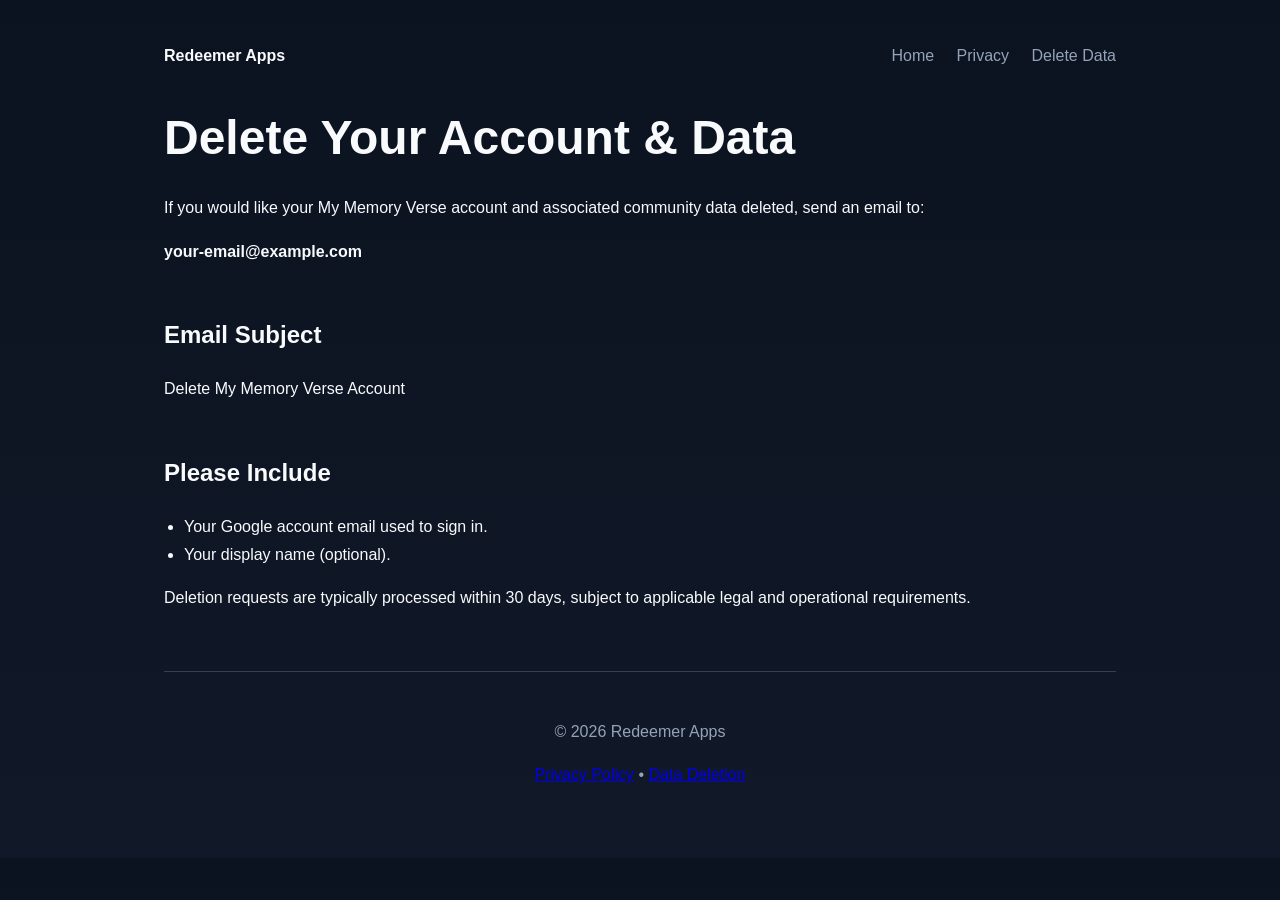
==== delete-account.html @ 78634ce0 "Initial website" ====
<!DOCTYPE html>
<html lang="en">
<head>
<meta charset="UTF-8">
<meta name="viewport" content="width=device-width,initial-scale=1">
<title>Delete Account</title>
<link rel="stylesheet" href="style.css">
</head>
<body>
<div class="container">
<nav>
<div><strong>Redeemer Apps</strong></div>
<div>
<a href="index.html">Home</a>
<a href="privacy.html">Privacy</a>
<a href="delete-account.html">Delete Data</a>
</div>
</nav>

<h1>Delete Your Account & Data</h1>
<p>If you would like your My Memory Verse account and associated community data deleted, send an email to:</p>
<p><strong>your-email@example.com</strong></p>
<h2>Email Subject</h2>
<p>Delete My Memory Verse Account</p>
<h2>Please Include</h2>
<ul>
<li>Your Google account email used to sign in.</li>
<li>Your display name (optional).</li>
</ul>
<p>Deletion requests are typically processed within 30 days, subject to applicable legal and operational requirements.</p>

<footer>
<p>© 2026 Redeemer Apps</p>
<p><a href="privacy.html">Privacy Policy</a> • <a href="delete-account.html">Data Deletion</a></p>
</footer>
</div>
</body>
</html>
---- style.css ----
:root{
--bg:#0f172a;--card:#111827;--surface:#1f2937;--text:#f8fafc;--muted:#94a3b8;
--accent:#22c55e;--accent2:#3b82f6;--border:#334155;
}
*{box-sizing:border-box}body{margin:0;font-family:Inter,Segoe UI,Arial,sans-serif;
background:linear-gradient(180deg,#0b1220,#111827);color:var(--text);line-height:1.7}
.container{max-width:1000px;margin:auto;padding:24px}
nav{display:flex;justify-content:space-between;align-items:center;padding:18px 0;flex-wrap:wrap}
nav a{color:var(--muted);text-decoration:none;margin-left:18px}
nav a:hover{color:#fff}
.hero{padding:80px 0;text-align:center}
.badge{display:inline-block;background:rgba(34,197,94,.15);color:#86efac;padding:8px 14px;border-radius:999px}
h1{font-size:3rem;margin:.6rem 0}
p.lead{max-width:700px;margin:auto;color:var(--muted)}
.btn{display:inline-block;margin:10px;padding:14px 22px;border-radius:12px;
text-decoration:none;font-weight:700}
.primary{background:var(--accent);color:#06210f}
.secondary{border:1px solid var(--border);color:#fff}
.grid{display:grid;grid-template-columns:repeat(auto-fit,minmax(240px,1fr));gap:20px;margin:50px 0}
.card{background:rgba(255,255,255,.04);border:1px solid var(--border);
padding:24px;border-radius:18px;backdrop-filter:blur(10px)}
footer{border-top:1px solid var(--border);margin-top:60px;padding:30px 0;color:var(--muted);text-align:center}
h2{margin-top:50px}
ul{padding-left:20px}
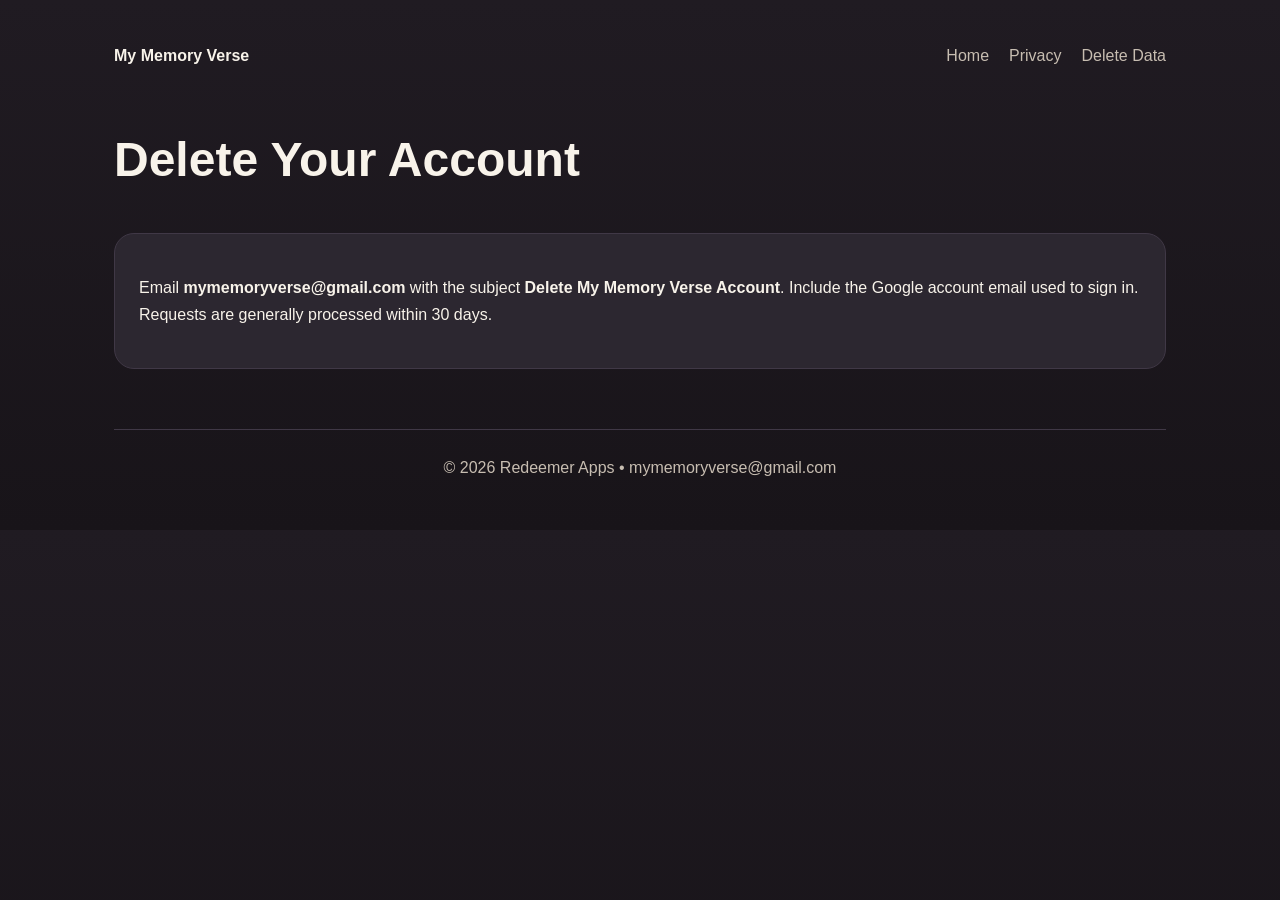
==== commit 897dd45f: "Updated" ====
--- a/delete-account.html
+++ b/delete-account.html
@@ -1,38 +1,4 @@
-<!DOCTYPE html>
-<html lang="en">
-<head>
-<meta charset="UTF-8">
-<meta name="viewport" content="width=device-width,initial-scale=1">
-<title>Delete Account</title>
-<link rel="stylesheet" href="style.css">
-</head>
-<body>
-<div class="container">
-<nav>
-<div><strong>Redeemer Apps</strong></div>
-<div>
-<a href="index.html">Home</a>
-<a href="privacy.html">Privacy</a>
-<a href="delete-account.html">Delete Data</a>
-</div>
-</nav>
-
-<h1>Delete Your Account & Data</h1>
-<p>If you would like your My Memory Verse account and associated community data deleted, send an email to:</p>
-<p><strong>your-email@example.com</strong></p>
-<h2>Email Subject</h2>
-<p>Delete My Memory Verse Account</p>
-<h2>Please Include</h2>
-<ul>
-<li>Your Google account email used to sign in.</li>
-<li>Your display name (optional).</li>
-</ul>
-<p>Deletion requests are typically processed within 30 days, subject to applicable legal and operational requirements.</p>
-
-<footer>
-<p>© 2026 Redeemer Apps</p>
-<p><a href="privacy.html">Privacy Policy</a> • <a href="delete-account.html">Data Deletion</a></p>
-</footer>
-</div>
-</body>
-</html>+<!doctype html><html><head><meta charset='utf-8'><meta name='viewport' content='width=device-width,initial-scale=1'><title>Delete Account</title><meta name='description' content='Official website for My Memory Verse by Redeemer Apps.'><link rel='stylesheet' href='style.css'></head><body><div class='wrap'><nav><strong>My Memory Verse</strong><div><a href='index.html'>Home</a><a href='privacy.html'>Privacy</a><a href='delete-account.html'>Delete Data</a></div></nav>
+<h1>Delete Your Account</h1>
+<div class='card'><p>Email <strong>mymemoryverse@gmail.com</strong> with the subject <strong>Delete My Memory Verse Account</strong>. Include the Google account email used to sign in. Requests are generally processed within 30 days.</p></div>
+<footer>© 2026 Redeemer Apps • mymemoryverse@gmail.com</footer></div></body></html>
--- a/style.css
+++ b/style.css
@@ -1,25 +1,14 @@
-
+/* Premium theme inspired by My Memory Verse */
 :root{
---bg:#0f172a;--card:#111827;--surface:#1f2937;--text:#f8fafc;--muted:#94a3b8;
---accent:#22c55e;--accent2:#3b82f6;--border:#334155;
-}
-*{box-sizing:border-box}body{margin:0;font-family:Inter,Segoe UI,Arial,sans-serif;
-background:linear-gradient(180deg,#0b1220,#111827);color:var(--text);line-height:1.7}
-.container{max-width:1000px;margin:auto;padding:24px}
-nav{display:flex;justify-content:space-between;align-items:center;padding:18px 0;flex-wrap:wrap}
-nav a{color:var(--muted);text-decoration:none;margin-left:18px}
-nav a:hover{color:#fff}
-.hero{padding:80px 0;text-align:center}
-.badge{display:inline-block;background:rgba(34,197,94,.15);color:#86efac;padding:8px 14px;border-radius:999px}
-h1{font-size:3rem;margin:.6rem 0}
-p.lead{max-width:700px;margin:auto;color:var(--muted)}
-.btn{display:inline-block;margin:10px;padding:14px 22px;border-radius:12px;
-text-decoration:none;font-weight:700}
-.primary{background:var(--accent);color:#06210f}
-.secondary{border:1px solid var(--border);color:#fff}
-.grid{display:grid;grid-template-columns:repeat(auto-fit,minmax(240px,1fr));gap:20px;margin:50px 0}
-.card{background:rgba(255,255,255,.04);border:1px solid var(--border);
-padding:24px;border-radius:18px;backdrop-filter:blur(10px)}
-footer{border-top:1px solid var(--border);margin-top:60px;padding:30px 0;color:var(--muted);text-align:center}
-h2{margin-top:50px}
-ul{padding-left:20px}
+--bg:#201b22;--bg2:#2a242d;--card:#2c2730;--gold:#f4df8b;--gold2:#d7b75a;
+--lav:#f3eaf6;--text:#f8f3ea;--muted:#c7bdb1;--border:#403846;}
+*{box-sizing:border-box}body{margin:0;font:16px/1.7 Inter,Segoe UI,Arial,sans-serif;background:linear-gradient(180deg,#201b22,#181419);color:var(--text)}
+.wrap{max-width:1100px;margin:auto;padding:24px}
+nav{display:flex;justify-content:space-between;align-items:center;padding:18px 0}
+nav a{color:var(--muted);text-decoration:none;margin-left:20px}
+.hero{padding:70px 0;text-align:center}
+.hero img{width:130px;border-radius:28px;box-shadow:0 18px 40px rgba(0,0,0,.35)}
+.btn{display:inline-block;background:linear-gradient(180deg,#f9eaa8,#e5c96b);color:#3a2c12;padding:14px 24px;border-radius:14px;text-decoration:none;font-weight:700}
+.grid{display:grid;grid-template-columns:repeat(auto-fit,minmax(230px,1fr));gap:22px}
+.card{background:var(--card);border:1px solid var(--border);padding:24px;border-radius:20px}
+h1{font-size:3rem}h2{color:var(--gold)}footer{margin-top:60px;border-top:1px solid var(--border);padding:24px;color:var(--muted);text-align:center}
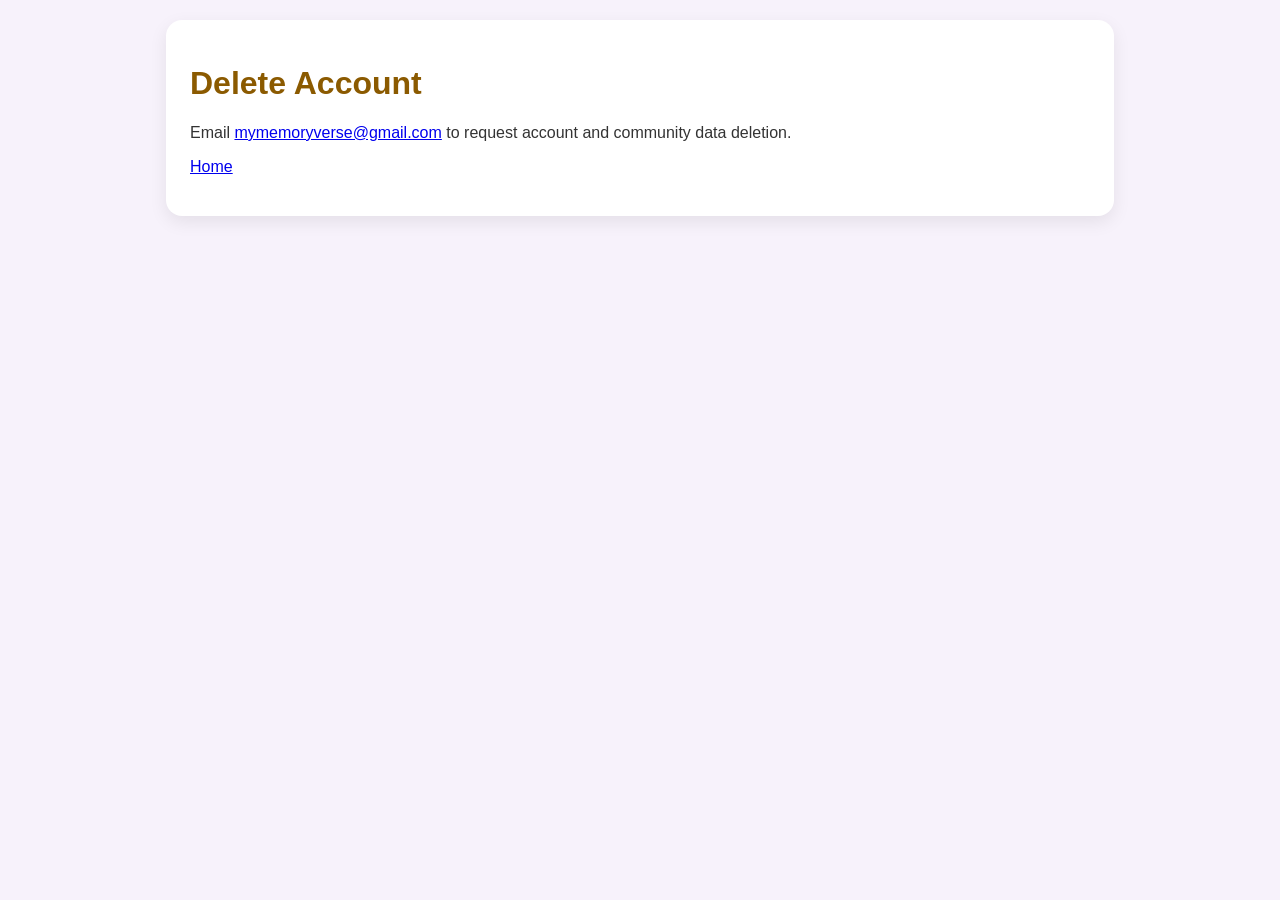
==== commit 5dbbdf0f: "Updated Site" ====
--- a/delete-account.html
+++ b/delete-account.html
@@ -1,4 +1 @@
-<!doctype html><html><head><meta charset='utf-8'><meta name='viewport' content='width=device-width,initial-scale=1'><title>Delete Account</title><meta name='description' content='Official website for My Memory Verse by Redeemer Apps.'><link rel='stylesheet' href='style.css'></head><body><div class='wrap'><nav><strong>My Memory Verse</strong><div><a href='index.html'>Home</a><a href='privacy.html'>Privacy</a><a href='delete-account.html'>Delete Data</a></div></nav>
-<h1>Delete Your Account</h1>
-<div class='card'><p>Email <strong>mymemoryverse@gmail.com</strong> with the subject <strong>Delete My Memory Verse Account</strong>. Include the Google account email used to sign in. Requests are generally processed within 30 days.</p></div>
-<footer>© 2026 Redeemer Apps • mymemoryverse@gmail.com</footer></div></body></html>+<!doctype html><html><head><meta charset='utf-8'><link rel='stylesheet' href='style.css'></head><body><div class='card'><h1>Delete Account</h1><p>Email <a href='mailto:mymemoryverse@gmail.com'>mymemoryverse@gmail.com</a> to request account and community data deletion.</p><p><a href='index.html'>Home</a></p></div></body></html>
--- a/style.css
+++ b/style.css
@@ -1,14 +1 @@
-/* Premium theme inspired by My Memory Verse */
-:root{
---bg:#201b22;--bg2:#2a242d;--card:#2c2730;--gold:#f4df8b;--gold2:#d7b75a;
---lav:#f3eaf6;--text:#f8f3ea;--muted:#c7bdb1;--border:#403846;}
-*{box-sizing:border-box}body{margin:0;font:16px/1.7 Inter,Segoe UI,Arial,sans-serif;background:linear-gradient(180deg,#201b22,#181419);color:var(--text)}
-.wrap{max-width:1100px;margin:auto;padding:24px}
-nav{display:flex;justify-content:space-between;align-items:center;padding:18px 0}
-nav a{color:var(--muted);text-decoration:none;margin-left:20px}
-.hero{padding:70px 0;text-align:center}
-.hero img{width:130px;border-radius:28px;box-shadow:0 18px 40px rgba(0,0,0,.35)}
-.btn{display:inline-block;background:linear-gradient(180deg,#f9eaa8,#e5c96b);color:#3a2c12;padding:14px 24px;border-radius:14px;text-decoration:none;font-weight:700}
-.grid{display:grid;grid-template-columns:repeat(auto-fit,minmax(230px,1fr));gap:22px}
-.card{background:var(--card);border:1px solid var(--border);padding:24px;border-radius:20px}
-h1{font-size:3rem}h2{color:var(--gold)}footer{margin-top:60px;border-top:1px solid var(--border);padding:24px;color:var(--muted);text-align:center}
+body{margin:0;font-family:Arial,sans-serif;background:#f7f2fb;color:#333}header{text-align:center;padding:60px 20px}.logo{width:140px;border-radius:28px;box-shadow:0 8px 25px rgba(0,0,0,.15)}h1{color:#8b5a00}.card{max-width:900px;margin:20px auto;background:#fff;padding:24px;border-radius:16px;box-shadow:0 6px 18px rgba(0,0,0,.08)}nav a{margin:0 10px;color:#8b5a00;text-decoration:none}footer{text-align:center;padding:24px;color:#666}
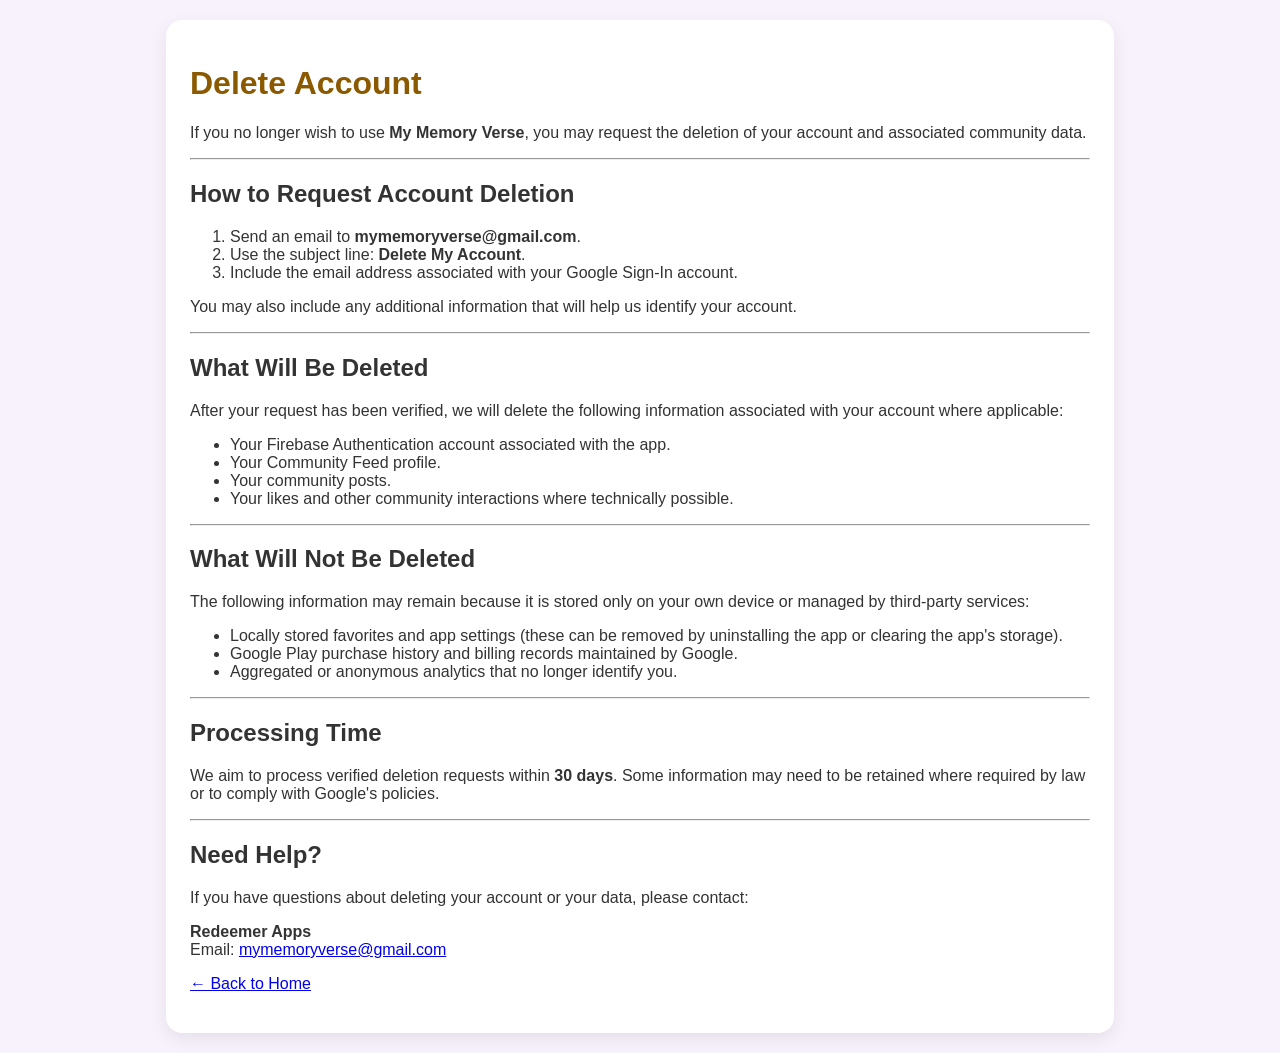
==== commit 4f707e1d: "Update delete-account.html" ====
--- a/delete-account.html
+++ b/delete-account.html
@@ -1 +1,92 @@
-<!doctype html><html><head><meta charset='utf-8'><link rel='stylesheet' href='style.css'></head><body><div class='card'><h1>Delete Account</h1><p>Email <a href='mailto:mymemoryverse@gmail.com'>mymemoryverse@gmail.com</a> to request account and community data deletion.</p><p><a href='index.html'>Home</a></p></div></body></html>+<!DOCTYPE html>
+<html lang="en">
+<head>
+<meta charset="UTF-8">
+<meta name="viewport" content="width=device-width, initial-scale=1.0">
+<title>Delete Account - My Memory Verse</title>
+<link rel="stylesheet" href="style.css">
+</head>
+
+<body>
+
+<div class="card">
+
+<h1>Delete Account</h1>
+
+<p>
+If you no longer wish to use <strong>My Memory Verse</strong>, you may request
+the deletion of your account and associated community data.
+</p>
+
+<hr>
+
+<h2>How to Request Account Deletion</h2>
+
+<ol>
+<li>Send an email to <strong>mymemoryverse@gmail.com</strong>.</li>
+<li>Use the subject line: <strong>Delete My Account</strong>.</li>
+<li>Include the email address associated with your Google Sign-In account.</li>
+</ol>
+
+<p>
+You may also include any additional information that will help us identify your account.
+</p>
+
+<hr>
+
+<h2>What Will Be Deleted</h2>
+
+<p>After your request has been verified, we will delete the following information associated with your account where applicable:</p>
+
+<ul>
+<li>Your Firebase Authentication account associated with the app.</li>
+<li>Your Community Feed profile.</li>
+<li>Your community posts.</li>
+<li>Your likes and other community interactions where technically possible.</li>
+</ul>
+
+<hr>
+
+<h2>What Will Not Be Deleted</h2>
+
+<p>The following information may remain because it is stored only on your own device or managed by third-party services:</p>
+
+<ul>
+<li>Locally stored favorites and app settings (these can be removed by uninstalling the app or clearing the app's storage).</li>
+<li>Google Play purchase history and billing records maintained by Google.</li>
+<li>Aggregated or anonymous analytics that no longer identify you.</li>
+</ul>
+
+<hr>
+
+<h2>Processing Time</h2>
+
+<p>
+We aim to process verified deletion requests within <strong>30 days</strong>.
+Some information may need to be retained where required by law or to comply with Google's policies.
+</p>
+
+<hr>
+
+<h2>Need Help?</h2>
+
+<p>
+If you have questions about deleting your account or your data, please contact:
+</p>
+
+<p>
+<strong>Redeemer Apps</strong><br>
+Email:
+<a href="mailto:mymemoryverse@gmail.com">
+mymemoryverse@gmail.com
+</a>
+</p>
+
+<p>
+<a href="index.html">← Back to Home</a>
+</p>
+
+</div>
+
+</body>
+</html>
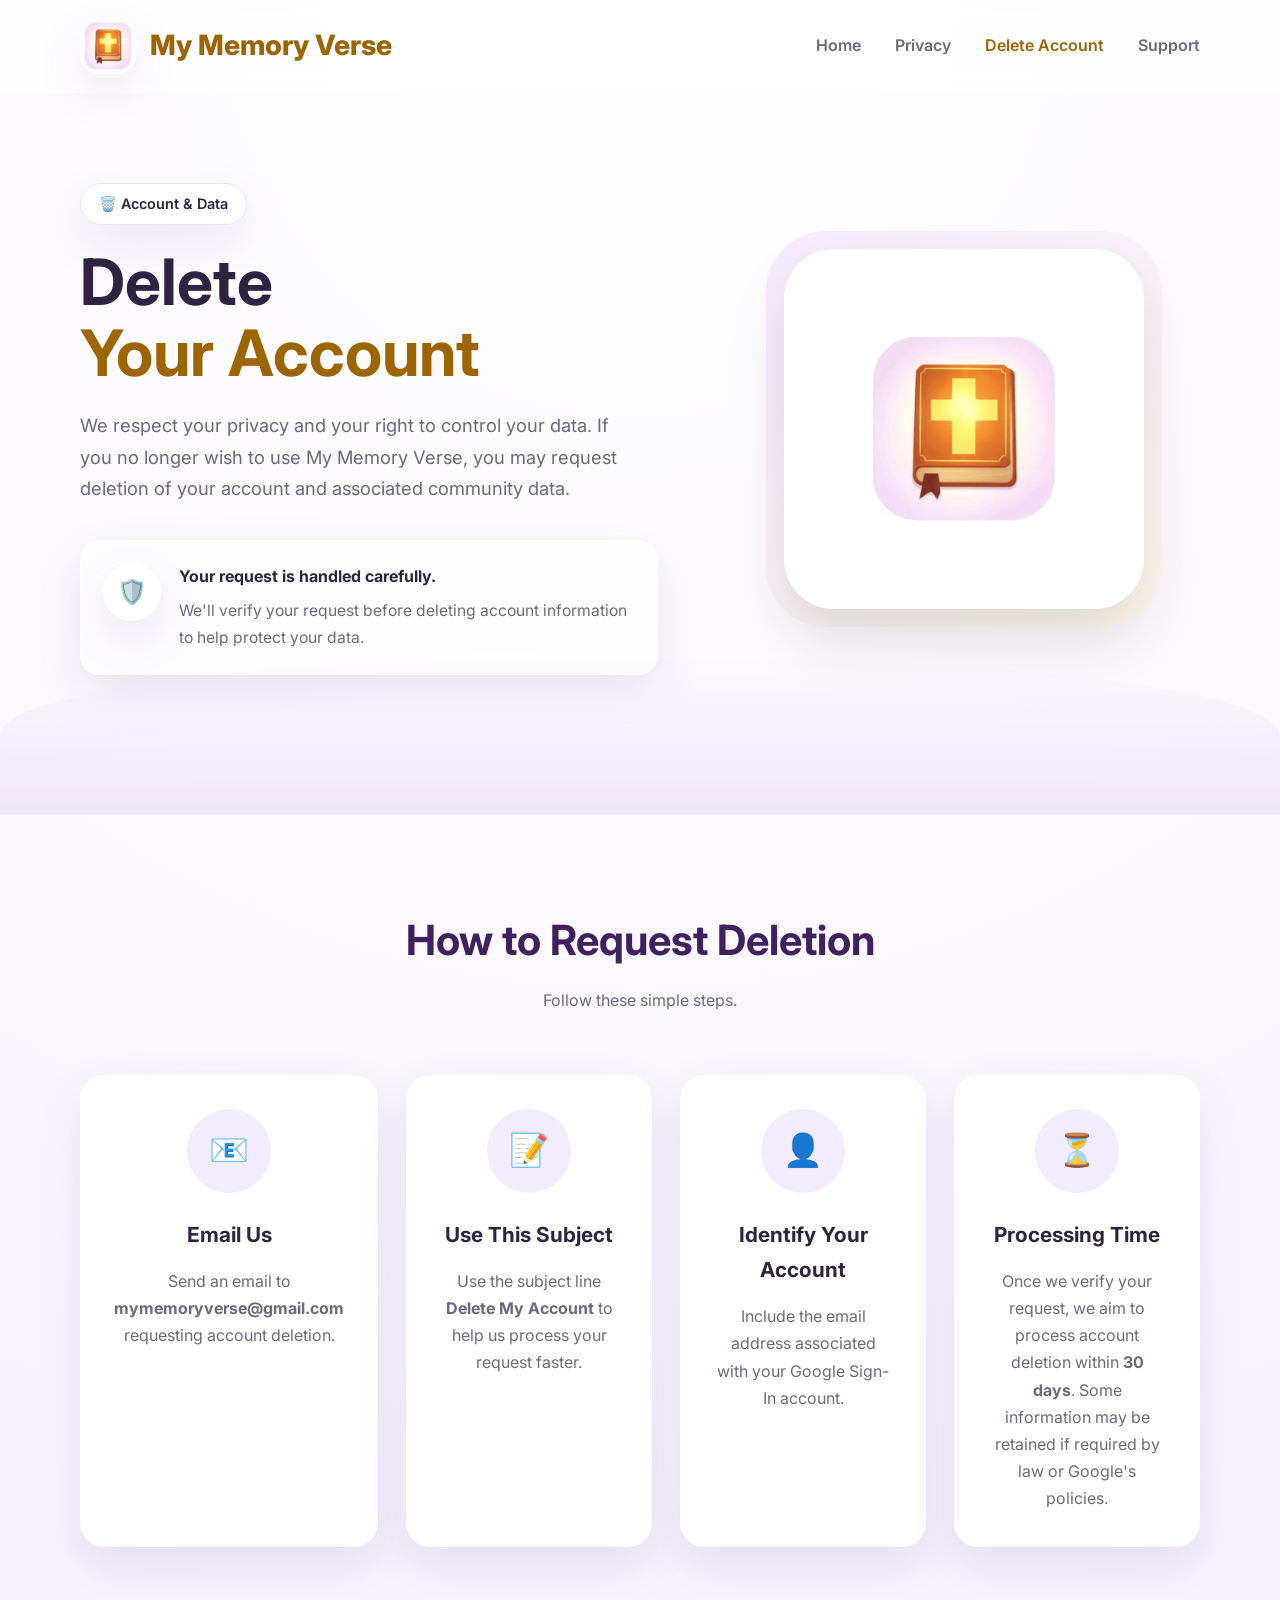
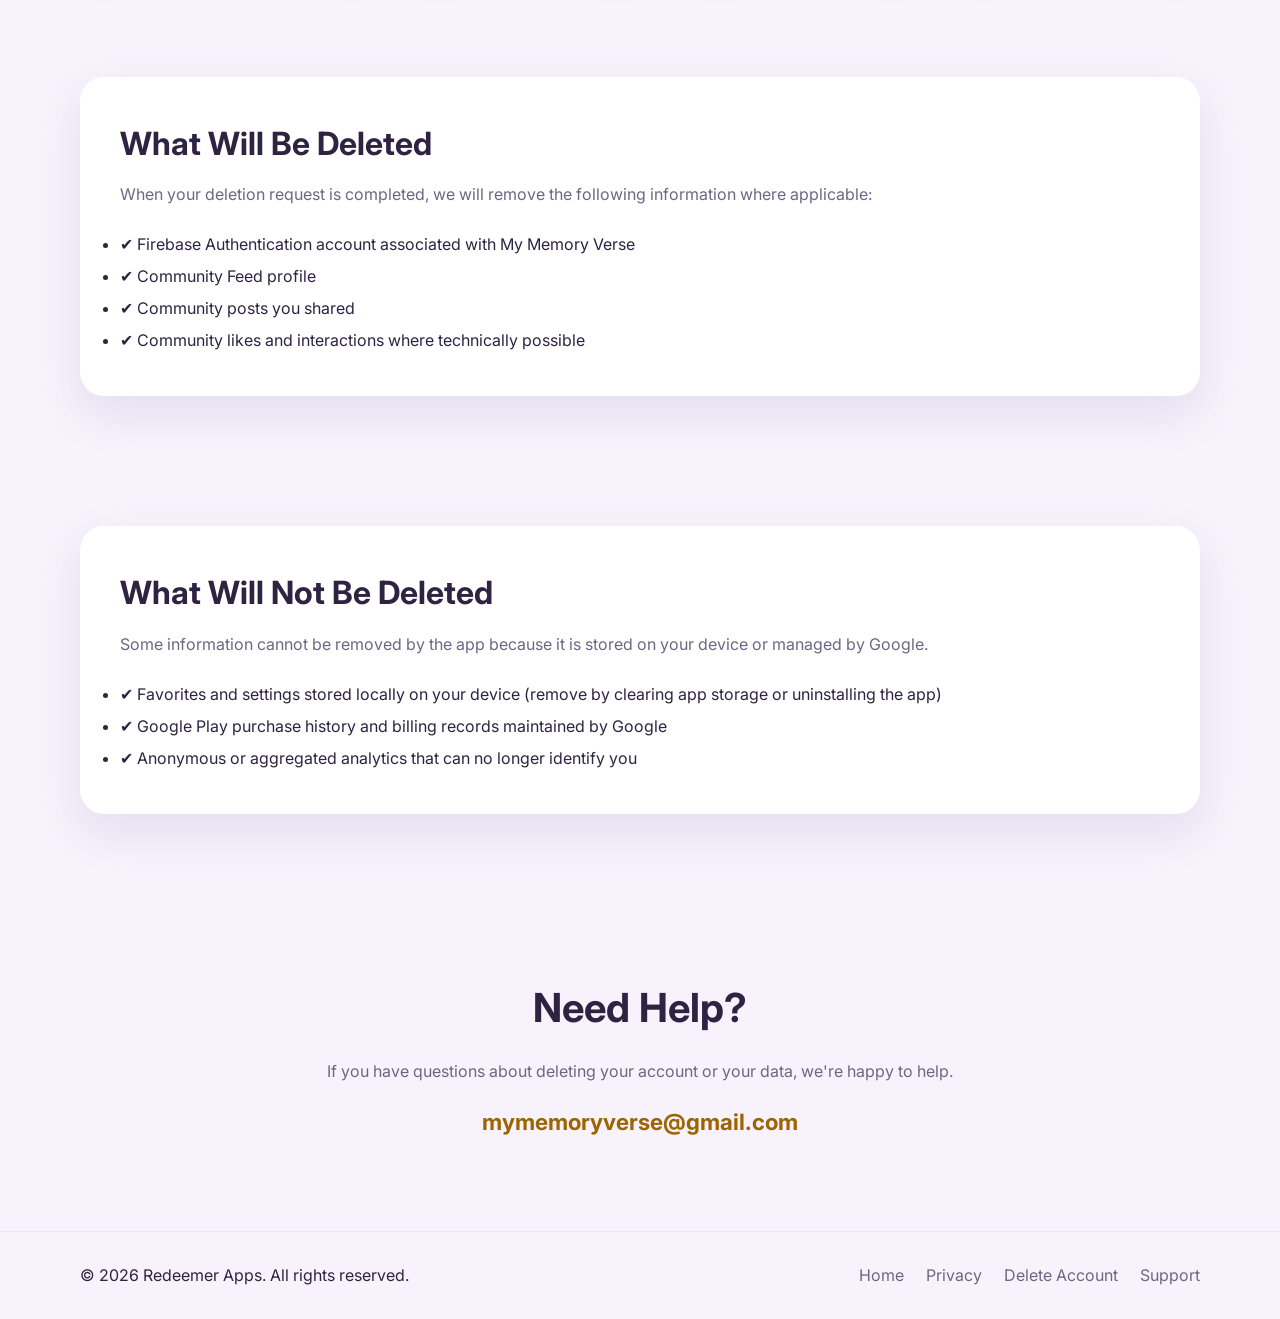
==== commit 73f0f9dd: "Update delete-account.html" ====
--- a/delete-account.html
+++ b/delete-account.html
@@ -1,92 +1,361 @@
 <!DOCTYPE html>
 <html lang="en">
+
 <head>
+
 <meta charset="UTF-8">
+
 <meta name="viewport" content="width=device-width, initial-scale=1.0">
-<title>Delete Account - My Memory Verse</title>
+
+<title>Delete Account | My Memory Verse</title>
+
+<meta name="description" content="Request deletion of your My Memory Verse account and community data.">
+
 <link rel="stylesheet" href="style.css">
+
+<link rel="preconnect" href="https://fonts.googleapis.com">
+
+<link rel="preconnect" href="https://fonts.gstatic.com" crossorigin>
+
+<link href="https://fonts.googleapis.com/css2?family=Inter:wght@400;500;600;700;800&display=swap" rel="stylesheet">
+
 </head>
 
 <body>
 
-<div class="card">
-
-<h1>Delete Account</h1>
-
-<p>
-If you no longer wish to use <strong>My Memory Verse</strong>, you may request
-the deletion of your account and associated community data.
-</p>
-
-<hr>
-
-<h2>How to Request Account Deletion</h2>
-
-<ol>
-<li>Send an email to <strong>mymemoryverse@gmail.com</strong>.</li>
-<li>Use the subject line: <strong>Delete My Account</strong>.</li>
-<li>Include the email address associated with your Google Sign-In account.</li>
-</ol>
-
-<p>
-You may also include any additional information that will help us identify your account.
-</p>
-
-<hr>
-
-<h2>What Will Be Deleted</h2>
-
-<p>After your request has been verified, we will delete the following information associated with your account where applicable:</p>
-
-<ul>
-<li>Your Firebase Authentication account associated with the app.</li>
-<li>Your Community Feed profile.</li>
-<li>Your community posts.</li>
-<li>Your likes and other community interactions where technically possible.</li>
+<header class="navbar">
+
+<div class="container nav-container">
+
+<a href="index.html" class="logo">
+
+<img src="logo.png" alt="My Memory Verse Logo">
+
+<span>My Memory Verse</span>
+
+</a>
+
+<nav>
+
+<a href="index.html">Home</a>
+
+<a href="privacy.html">Privacy</a>
+
+<a class="active" href="delete-account.html">Delete Account</a>
+
+<a href="support.html">Support</a>
+
+</nav>
+
+</div>
+
+</header>
+
+<section class="hero">
+
+<div class="container hero-grid">
+
+<div class="hero-text">
+
+<span class="badge">
+
+🗑️ Account & Data
+
+</span>
+
+<h1>
+
+Delete
+
+<span>Your Account</span>
+
+</h1>
+
+<p>
+
+We respect your privacy and your right to control your data. If you no longer wish to use My Memory Verse, you may request deletion of your account and associated community data.
+
+</p>
+
+<div class="glass-note">
+
+<div class="glass-icon">
+
+🛡️
+
+</div>
+
+<div>
+
+<strong>Your request is handled carefully.</strong>
+
+<p>
+
+We'll verify your request before deleting account information to help protect your data.
+
+</p>
+
+</div>
+
+</div>
+
+</div>
+
+<div class="hero-image">
+
+<div class="phone-card">
+
+<img src="logo.png" alt="App Logo">
+
+</div>
+
+</div>
+
+</div>
+
+<div class="mountains"></div>
+
+</section>
+
+<section class="features">
+
+<div class="container">
+
+<div class="section-title">
+
+<h2>How to Request Deletion</h2>
+
+<p>
+
+Follow these simple steps.
+
+</p>
+
+</div>
+
+<div class="feature-grid">
+
+<div class="feature-card">
+
+<div class="icon">
+
+📧
+
+</div>
+
+<h3>Email Us</h3>
+
+<p>
+
+Send an email to
+
+<strong>mymemoryverse@gmail.com</strong>
+
+requesting account deletion.
+
+</p>
+
+</div>
+
+<div class="feature-card">
+
+<div class="icon">
+
+📝
+
+</div>
+
+<h3>Use This Subject</h3>
+
+<p>
+
+Use the subject line
+
+<strong>Delete My Account</strong>
+
+to help us process your request faster.
+
+</p>
+
+</div>
+
+<div class="feature-card">
+
+<div class="icon">
+
+👤
+
+</div>
+
+<h3>Identify Your Account</h3>
+
+<p>
+
+Include the email address associated with your Google Sign-In account.
+
+</p>
+
+</div>
+<div class="feature-card">
+
+<div class="icon">
+
+⏳
+
+</div>
+
+<h3>Processing Time</h3>
+
+<p>
+
+Once we verify your request, we aim to process account deletion within <strong>30 days</strong>. Some information may be retained if required by law or Google's policies.
+
+</p>
+
+</div>
+
+</div>
+
+</div>
+
+</section>
+
+<section class="privacy-banner">
+
+<div class="container">
+
+<div class="banner">
+
+<div>
+
+<h3>What Will Be Deleted</h3>
+
+<p>
+
+When your deletion request is completed, we will remove the following information where applicable:
+
+</p>
+
+<ul style="margin-top:20px;line-height:2;">
+
+<li>✔ Firebase Authentication account associated with My Memory Verse</li>
+
+<li>✔ Community Feed profile</li>
+
+<li>✔ Community posts you shared</li>
+
+<li>✔ Community likes and interactions where technically possible</li>
+
 </ul>
 
-<hr>
-
-<h2>What Will Not Be Deleted</h2>
-
-<p>The following information may remain because it is stored only on your own device or managed by third-party services:</p>
-
-<ul>
-<li>Locally stored favorites and app settings (these can be removed by uninstalling the app or clearing the app's storage).</li>
-<li>Google Play purchase history and billing records maintained by Google.</li>
-<li>Aggregated or anonymous analytics that no longer identify you.</li>
+</div>
+
+</div>
+
+</div>
+
+</section>
+
+<section class="privacy-banner">
+
+<div class="container">
+
+<div class="banner">
+
+<div>
+
+<h3>What Will Not Be Deleted</h3>
+
+<p>
+
+Some information cannot be removed by the app because it is stored on your device or managed by Google.
+
+</p>
+
+<ul style="margin-top:20px;line-height:2;">
+
+<li>✔ Favorites and settings stored locally on your device (remove by clearing app storage or uninstalling the app)</li>
+
+<li>✔ Google Play purchase history and billing records maintained by Google</li>
+
+<li>✔ Anonymous or aggregated analytics that can no longer identify you</li>
+
 </ul>
 
-<hr>
-
-<h2>Processing Time</h2>
-
-<p>
-We aim to process verified deletion requests within <strong>30 days</strong>.
-Some information may need to be retained where required by law or to comply with Google's policies.
-</p>
-
-<hr>
+</div>
+
+</div>
+
+</div>
+
+</section>
+
+<section class="contact">
+
+<div class="container">
 
 <h2>Need Help?</h2>
 
 <p>
-If you have questions about deleting your account or your data, please contact:
-</p>
-
-<p>
-<strong>Redeemer Apps</strong><br>
-Email:
-<a href="mailto:mymemoryverse@gmail.com">
+
+If you have questions about deleting your account or your data, we're happy to help.
+
+</p>
+
+<a class="email"
+
+href="mailto:mymemoryverse@gmail.com">
+
 mymemoryverse@gmail.com
-</a>
-</p>
-
-<p>
-<a href="index.html">← Back to Home</a>
-</p>
-
-</div>
+
+</a>
+
+</div>
+
+</section>
+
+<footer>
+
+<div class="container footer">
+
+<p>
+
+© 2026 Redeemer Apps. All rights reserved.
+
+</p>
+
+<div>
+
+<a href="index.html">
+
+Home
+
+</a>
+
+<a href="privacy.html">
+
+Privacy
+
+</a>
+
+<a href="delete-account.html">
+
+Delete Account
+
+</a>
+
+<a href="support.html">
+
+Support
+
+</a>
+
+</div>
+
+</div>
+
+</footer>
 
 </body>
+
 </html>
--- a/style.css
+++ b/style.css
@@ -1 +1,741 @@
-body{margin:0;font-family:Arial,sans-serif;background:#f7f2fb;color:#333}header{text-align:center;padding:60px 20px}.logo{width:140px;border-radius:28px;box-shadow:0 8px 25px rgba(0,0,0,.15)}h1{color:#8b5a00}.card{max-width:900px;margin:20px auto;background:#fff;padding:24px;border-radius:16px;box-shadow:0 6px 18px rgba(0,0,0,.08)}nav a{margin:0 10px;color:#8b5a00;text-decoration:none}footer{text-align:center;padding:24px;color:#666}+:root{
+
+--primary:#9C6500;
+--primary-light:#D39A2C;
+
+--accent:#B98DFF;
+
+--bg:#F7F2FC;
+
+--surface:#FFFFFF;
+
+--text:#2F2342;
+
+--muted:#6C6782;
+
+--border:#ECE4F8;
+
+--shadow:0 18px 45px rgba(95,72,145,.12);
+
+--radius:22px;
+
+}
+
+*{
+margin:0;
+padding:0;
+box-sizing:border-box;
+}
+
+html{
+scroll-behavior:smooth;
+}
+
+body{
+
+font-family:"Inter",sans-serif;
+
+background:
+radial-gradient(circle at top,#fff,#f7f2fc 55%);
+
+color:var(--text);
+
+line-height:1.7;
+
+}
+
+a{
+text-decoration:none;
+color:inherit;
+}
+
+img{
+display:block;
+max-width:100%;
+}
+
+.container{
+
+width:min(1120px,92%);
+margin:auto;
+
+}
+
+/* ==========================
+NAVBAR
+========================== */
+
+.navbar{
+
+position:sticky;
+top:0;
+
+background:rgba(255,255,255,.75);
+
+backdrop-filter:blur(18px);
+
+border-bottom:1px solid rgba(255,255,255,.6);
+
+z-index:100;
+
+}
+
+.nav-container{
+
+display:flex;
+
+justify-content:space-between;
+
+align-items:center;
+
+padding:18px 0;
+
+}
+
+.logo{
+
+display:flex;
+
+align-items:center;
+
+gap:14px;
+
+font-size:28px;
+
+font-weight:800;
+
+color:var(--primary);
+
+}
+
+.logo img{
+
+width:56px;
+
+border-radius:18px;
+
+box-shadow:var(--shadow);
+
+}
+
+nav{
+
+display:flex;
+
+gap:34px;
+
+}
+
+nav a{
+
+font-weight:600;
+
+color:var(--muted);
+
+transition:.25s;
+
+}
+
+nav a:hover,
+nav a.active{
+
+color:var(--primary);
+
+}
+
+/* ==========================
+HERO
+========================== */
+
+.hero{
+
+position:relative;
+
+overflow:hidden;
+
+padding:90px 0 140px;
+
+}
+
+.hero-grid{
+
+display:grid;
+
+grid-template-columns:1.1fr .9fr;
+
+align-items:center;
+
+gap:70px;
+
+}
+
+.badge{
+
+display:inline-block;
+
+padding:8px 18px;
+
+border-radius:999px;
+
+background:#fff;
+
+border:1px solid var(--border);
+
+font-size:.9rem;
+
+font-weight:600;
+
+margin-bottom:22px;
+
+box-shadow:var(--shadow);
+
+}
+
+.hero h1{
+
+font-size:4rem;
+
+line-height:1.1;
+
+margin-bottom:22px;
+
+}
+
+.hero h1 span{
+
+display:block;
+
+color:var(--primary);
+
+}
+
+.hero p{
+
+font-size:1.15rem;
+
+color:var(--muted);
+
+max-width:560px;
+
+margin-bottom:36px;
+
+}
+
+.hero-buttons{
+
+display:flex;
+
+gap:18px;
+
+flex-wrap:wrap;
+
+}
+
+.btn{
+
+padding:16px 28px;
+
+border-radius:14px;
+
+font-weight:700;
+
+transition:.25s;
+
+display:inline-flex;
+
+align-items:center;
+
+justify-content:center;
+
+}
+
+.btn-primary{
+
+background:linear-gradient(135deg,#D89A23,#9C6500);
+
+color:white;
+
+box-shadow:0 15px 35px rgba(156,101,0,.28);
+
+}
+
+.btn-primary:hover{
+
+transform:translateY(-4px);
+
+}
+
+.btn-secondary{
+
+background:white;
+
+border:1px solid var(--border);
+
+box-shadow:var(--shadow);
+
+}
+
+.btn-secondary:hover{
+
+transform:translateY(-4px);
+
+}
+
+.phone-card{
+
+width:360px;
+
+height:360px;
+
+margin:auto;
+
+background:white;
+
+border-radius:50px;
+
+display:flex;
+
+align-items:center;
+
+justify-content:center;
+
+box-shadow:
+
+0 30px 60px rgba(0,0,0,.12);
+
+position:relative;
+
+}
+
+.phone-card::before{
+
+content:"";
+
+position:absolute;
+
+inset:-18px;
+
+border-radius:60px;
+
+background:
+
+linear-gradient(145deg,#F5EBFF,#FFF9EF);
+
+z-index:-1;
+
+}
+
+.phone-card img{
+
+width:220px;
+
+}
+
+/* ==========================
+MOUNTAIN
+========================== */
+
+.mountains{
+
+position:absolute;
+
+bottom:0;
+
+left:0;
+
+width:100%;
+
+height:160px;
+
+background:
+
+linear-gradient(to top,#EFE7FA,transparent);
+
+border-radius:50% 50% 0 0;
+
+}
+
+/* ==========================
+FEATURES
+========================== */
+
+.features{
+
+padding:90px 0;
+
+}
+
+.section-title{
+
+text-align:center;
+
+margin-bottom:60px;
+
+}
+
+.section-title h2{
+
+font-size:2.6rem;
+
+margin-bottom:12px;
+
+color:#40205E;
+
+}
+
+.section-title p{
+
+color:var(--muted);
+
+}
+
+.feature-grid{
+
+display:grid;
+
+grid-template-columns:repeat(4,1fr);
+
+gap:28px;
+
+}
+
+.feature-card{
+
+background:white;
+
+padding:34px;
+
+border-radius:24px;
+
+box-shadow:var(--shadow);
+
+transition:.3s;
+
+text-align:center;
+
+}
+
+.feature-card:hover{
+
+transform:translateY(-10px);
+
+}
+
+.icon{
+
+width:84px;
+
+height:84px;
+
+margin:auto auto 24px;
+
+border-radius:50%;
+
+display:flex;
+
+align-items:center;
+
+justify-content:center;
+
+font-size:2rem;
+
+background:#F3EBFF;
+
+}
+
+.feature-card h3{
+
+margin-bottom:16px;
+
+font-size:1.3rem;
+
+}
+
+.feature-card p{
+
+color:var(--muted);
+
+}
+
+/* ==========================
+PRIVACY
+========================== */
+
+.privacy-banner{
+
+padding:40px 0 90px;
+
+}
+
+.banner{
+
+background:white;
+
+padding:40px;
+
+border-radius:24px;
+
+display:flex;
+
+justify-content:space-between;
+
+align-items:center;
+
+box-shadow:var(--shadow);
+
+gap:30px;
+
+}
+
+.banner h3{
+
+font-size:2rem;
+
+margin-bottom:10px;
+
+}
+
+.banner p{
+
+color:var(--muted);
+
+}
+
+/* ==========================
+CONTACT
+========================== */
+
+.contact{
+
+padding:70px 0 90px;
+
+text-align:center;
+
+}
+
+.contact h2{
+
+font-size:2.5rem;
+
+margin-bottom:16px;
+
+}
+
+.contact p{
+
+color:var(--muted);
+
+margin-bottom:18px;
+
+}
+
+.email{
+
+font-size:1.4rem;
+
+font-weight:700;
+
+color:var(--primary);
+
+}
+
+/* ==========================
+FOOTER
+========================== */
+
+footer{
+
+padding:30px 0;
+
+border-top:1px solid var(--border);
+
+}
+
+.footer{
+
+display:flex;
+
+justify-content:space-between;
+
+align-items:center;
+
+flex-wrap:wrap;
+
+gap:18px;
+
+}
+
+.footer div{
+
+display:flex;
+
+gap:22px;
+
+}
+
+.footer a{
+
+color:var(--muted);
+
+}
+
+.footer a:hover{
+
+color:var(--primary);
+
+}
+
+/* ==========================
+RESPONSIVE
+========================== */
+
+@media(max-width:980px){
+
+.hero-grid{
+
+grid-template-columns:1fr;
+
+text-align:center;
+
+}
+
+.hero p{
+
+margin:auto auto 35px;
+
+}
+
+.hero-buttons{
+
+justify-content:center;
+
+}
+
+.feature-grid{
+
+grid-template-columns:repeat(2,1fr);
+
+}
+
+.banner{
+
+flex-direction:column;
+
+text-align:center;
+
+}
+
+}
+
+@media(max-width:640px){
+
+nav{
+
+display:none;
+
+}
+
+.hero{
+
+padding-top:60px;
+
+}
+
+.hero h1{
+
+font-size:2.8rem;
+
+}
+
+.phone-card{
+
+width:260px;
+
+height:260px;
+
+}
+
+.phone-card img{
+
+width:150px;
+
+}
+
+.feature-grid{
+
+grid-template-columns:1fr;
+
+}
+
+.logo{
+
+font-size:22px;
+
+}
+
+.logo img{
+
+width:46px;
+
+}
+
+}
+
+.glass-note{
+
+margin-top:35px;
+
+display:flex;
+
+gap:18px;
+
+align-items:flex-start;
+
+padding:22px;
+
+background:rgba(255,255,255,.55);
+
+backdrop-filter:blur(18px);
+
+border:1px solid rgba(255,255,255,.8);
+
+border-radius:20px;
+
+box-shadow:var(--shadow);
+
+}
+
+.glass-icon{
+
+width:58px;
+
+height:58px;
+
+border-radius:50%;
+
+background:white;
+
+display:flex;
+
+align-items:center;
+
+justify-content:center;
+
+font-size:1.5rem;
+
+flex-shrink:0;
+
+box-shadow:var(--shadow);
+
+}
+
+.glass-note p{
+
+margin-top:8px;
+
+margin-bottom:0;
+
+font-size:.98rem;
+
+}
+
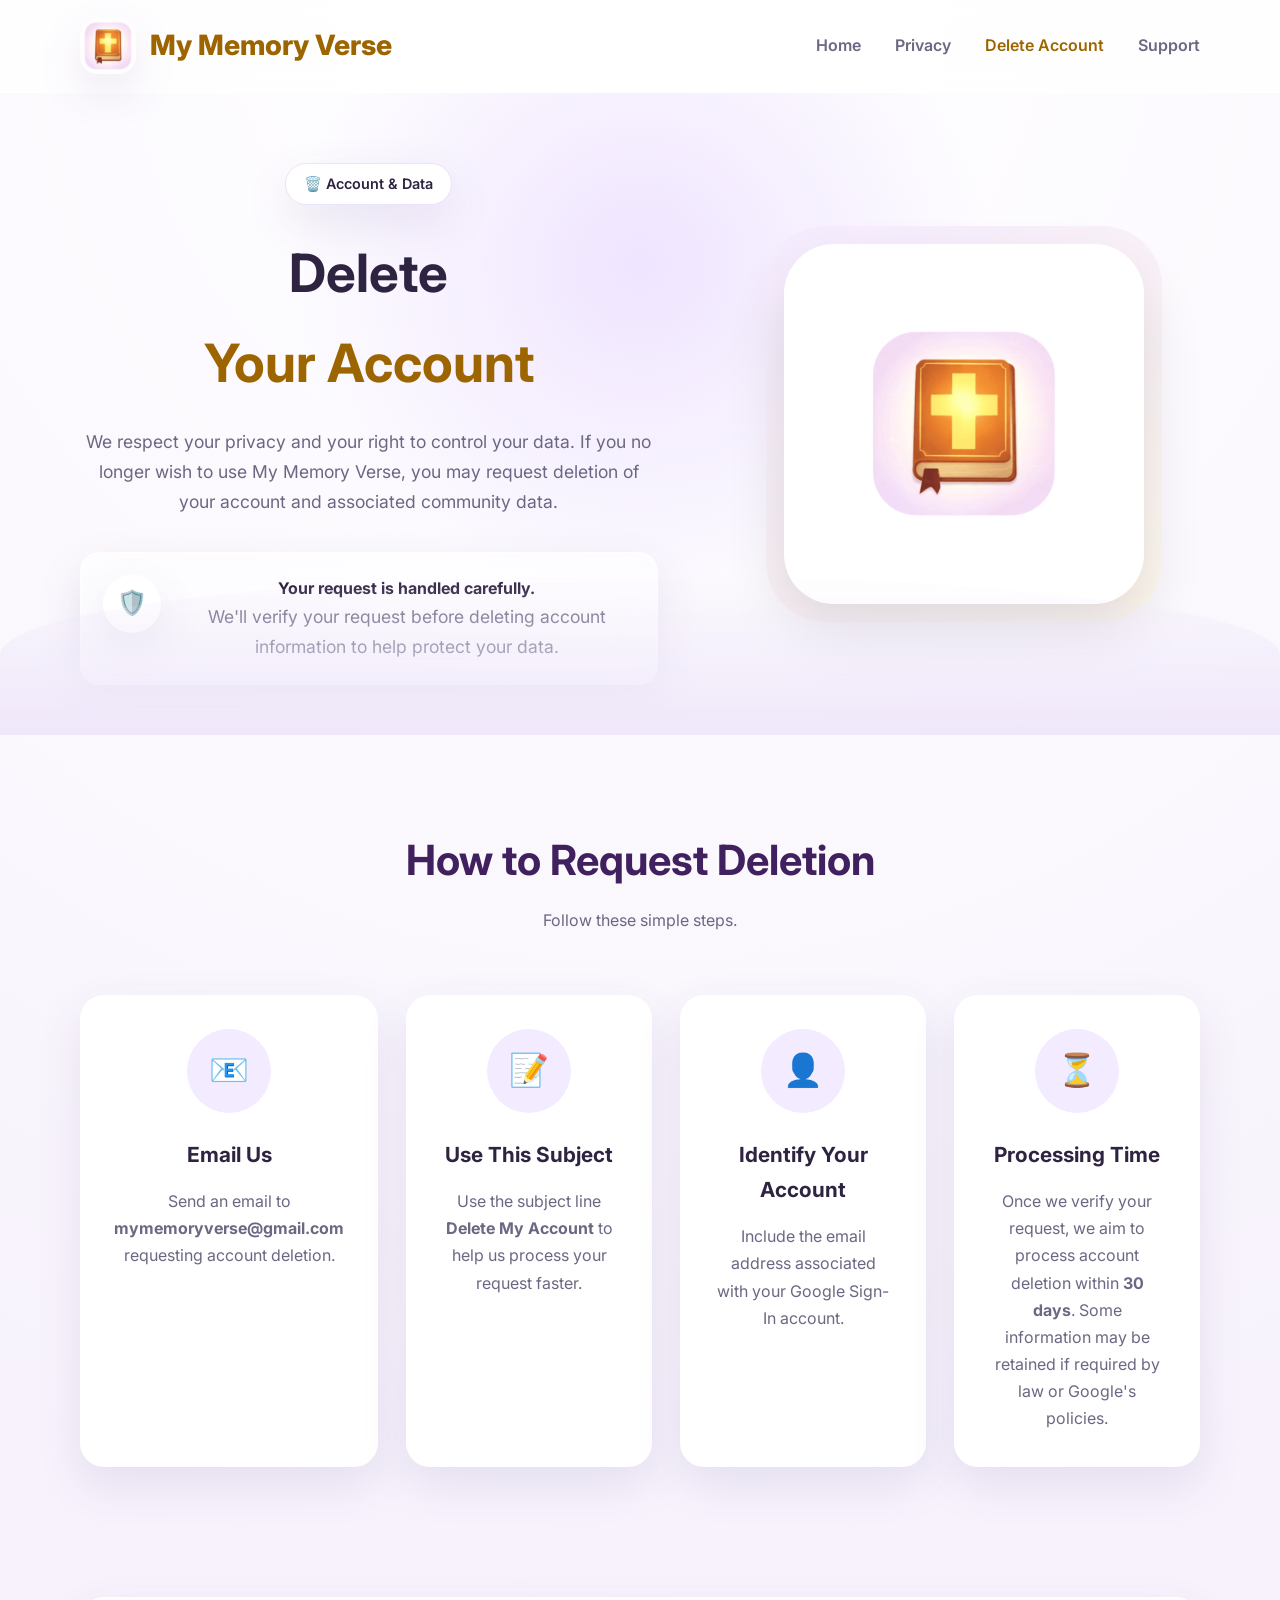
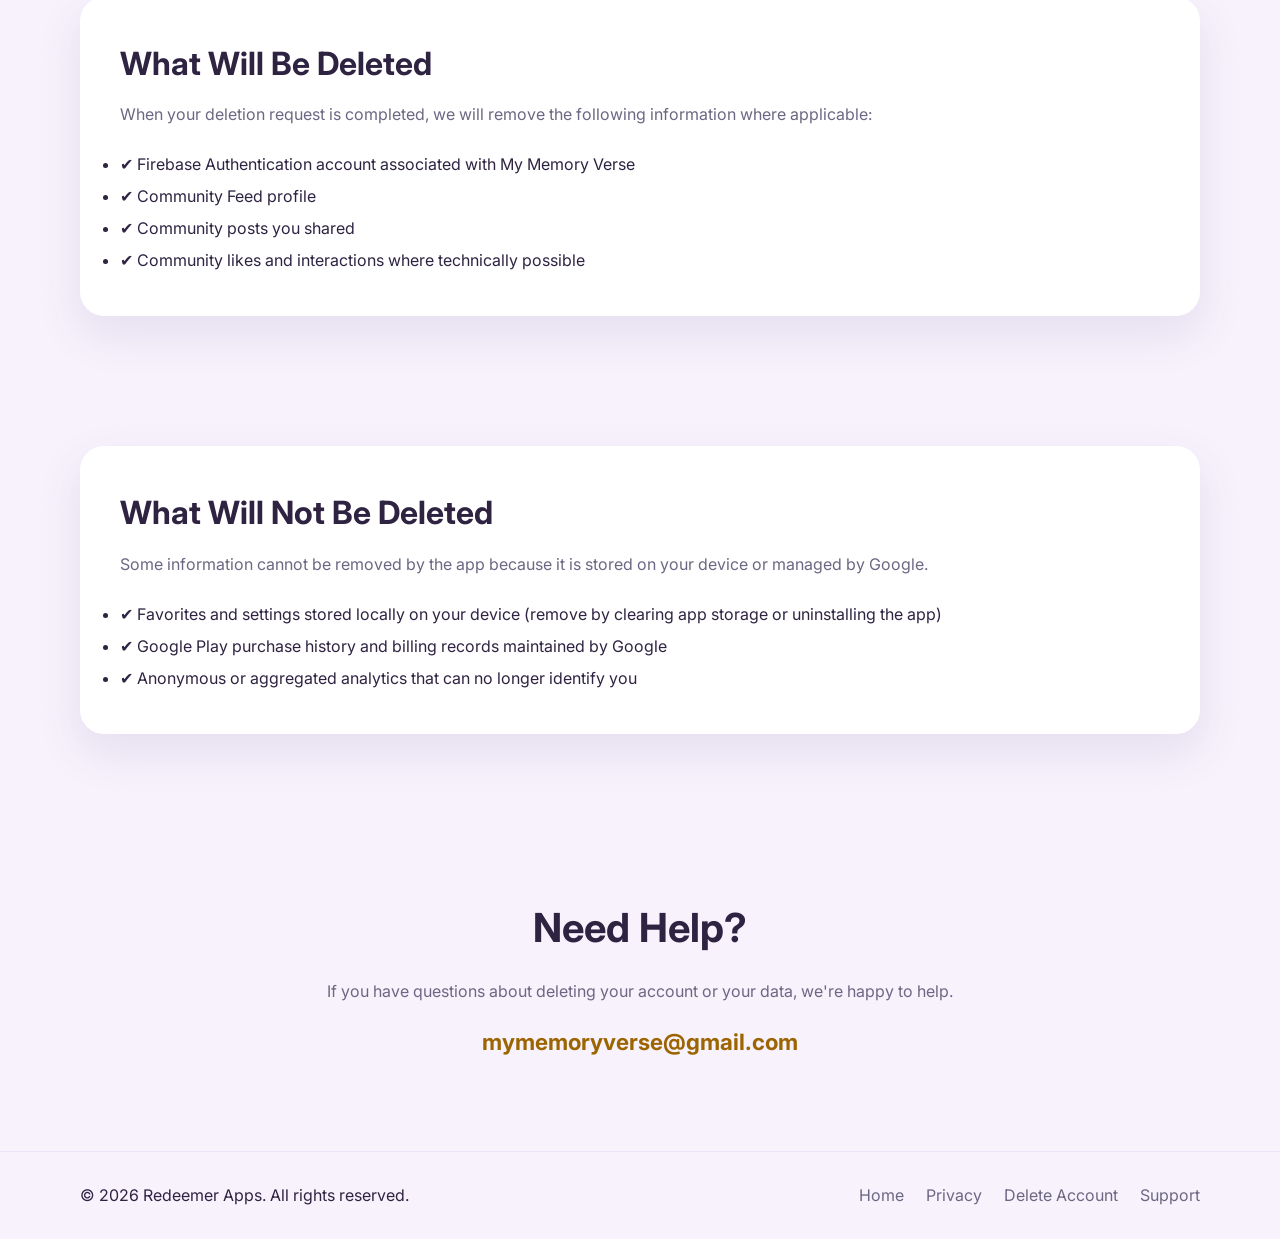
==== commit 416b0cae: "Rename hero section to page-hero" ====
--- a/delete-account.html
+++ b/delete-account.html
@@ -51,7 +51,7 @@
 
 </header>
 
-<section class="hero">
+<section class="page-hero">
 
 <div class="container hero-grid">
 
--- a/style.css
+++ b/style.css
@@ -739,3 +739,89 @@
 
 }
 
+
+/* ==========================
+SECONDARY PAGE HERO
+========================== */
+
+.page-hero{
+
+padding:70px 0 50px;
+
+text-align:center;
+
+position:relative;
+
+overflow:hidden;
+
+}
+
+.page-hero::before{
+
+content:"";
+
+position:absolute;
+
+top:-180px;
+
+left:50%;
+
+transform:translateX(-50%);
+
+width:700px;
+
+height:700px;
+
+border-radius:50%;
+
+background:
+
+radial-gradient(circle,#efe4ff 0%,transparent 70%);
+
+z-index:-1;
+
+}
+
+.page-hero .logo{
+
+justify-content:center;
+
+margin-bottom:25px;
+
+}
+
+.page-hero h1{
+
+font-size:3.3rem;
+
+margin-bottom:18px;
+
+color:var(--text);
+
+}
+
+.page-hero h1 span{
+
+display:block;
+
+color:var(--primary);
+
+}
+
+.page-hero p{
+
+max-width:720px;
+
+margin:auto;
+
+font-size:1.1rem;
+
+color:var(--muted);
+
+}
+
+.page-hero .badge{
+
+margin-bottom:24px;
+
+}
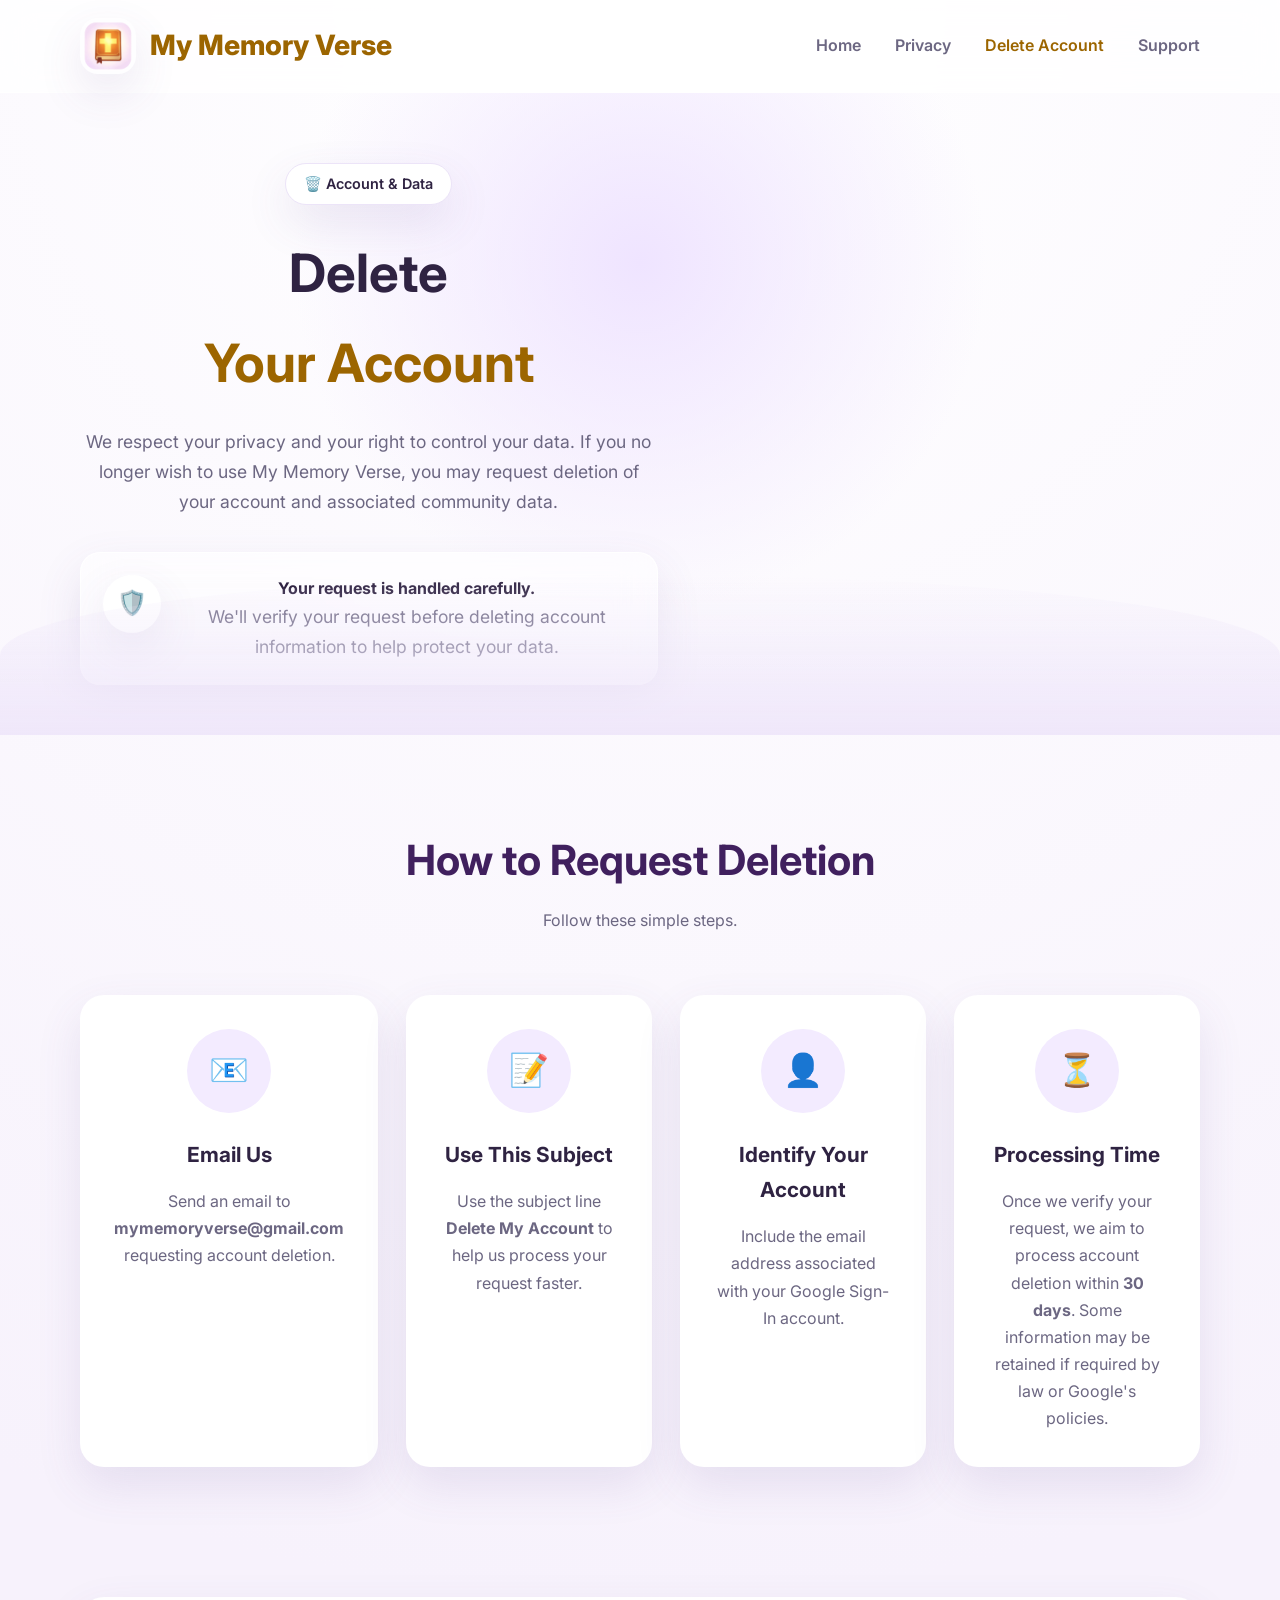
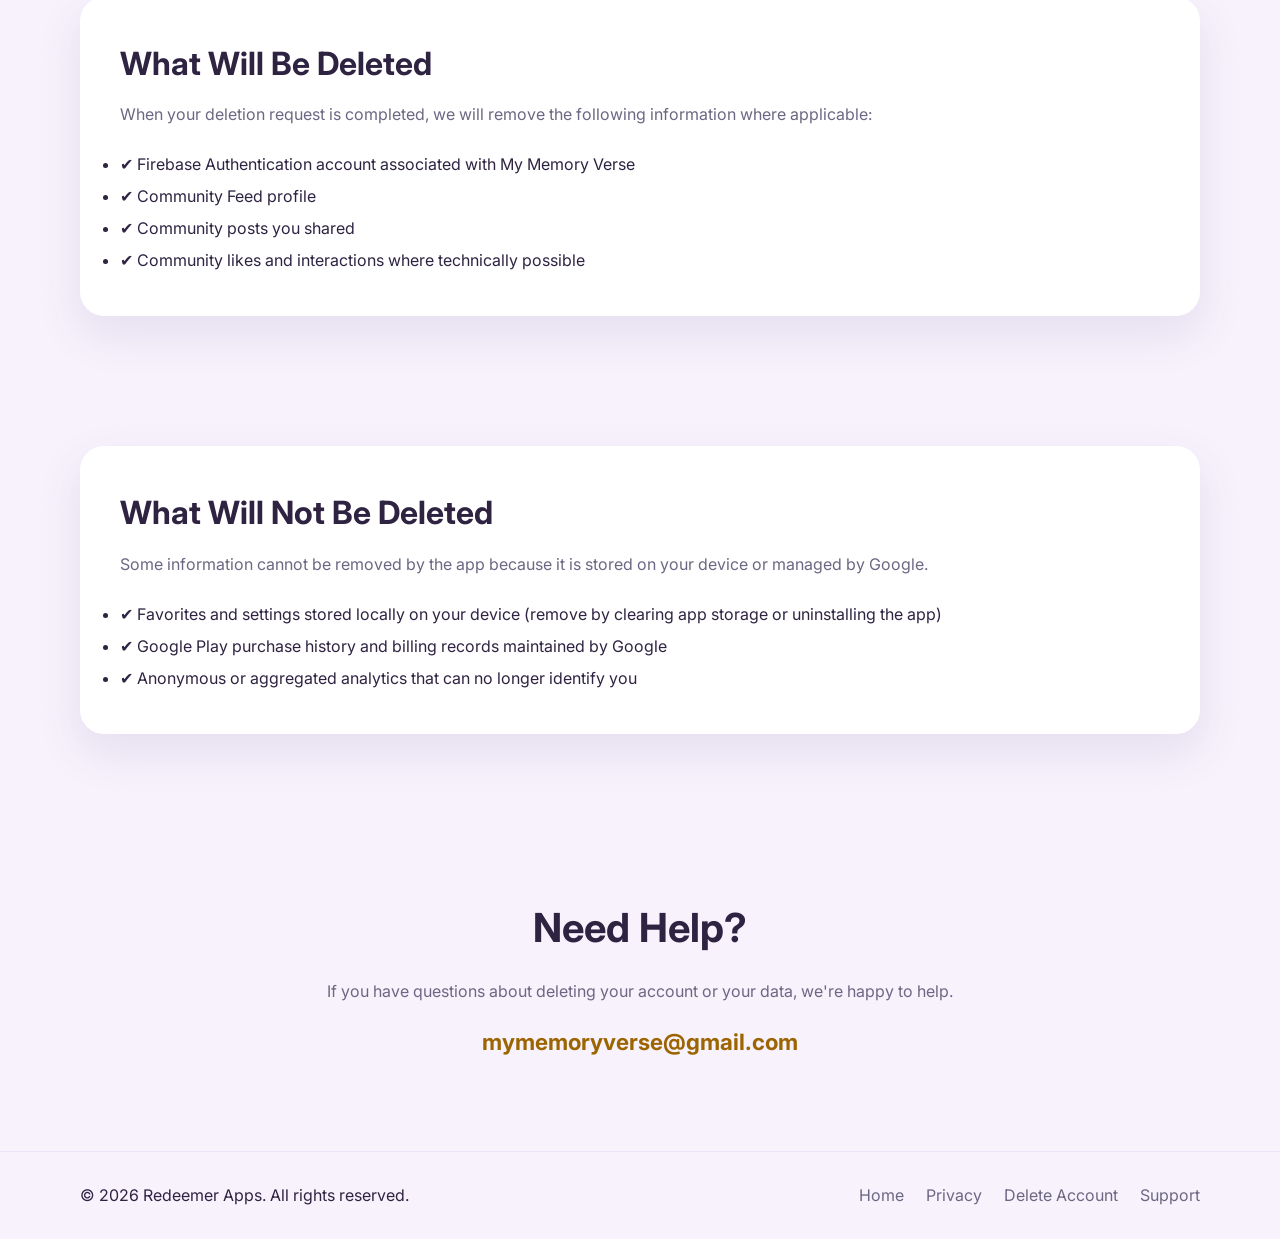
==== commit 1da7d08e: "Remove hero image and phone card from delete-account.html Removed unused hero image and phone card s" ====
--- a/delete-account.html
+++ b/delete-account.html
@@ -101,15 +101,7 @@
 
 </div>
 
-<div class="hero-image">
-
-<div class="phone-card">
-
-<img src="logo.png" alt="App Logo">
-
-</div>
-
-</div>
+
 
 </div>
 
